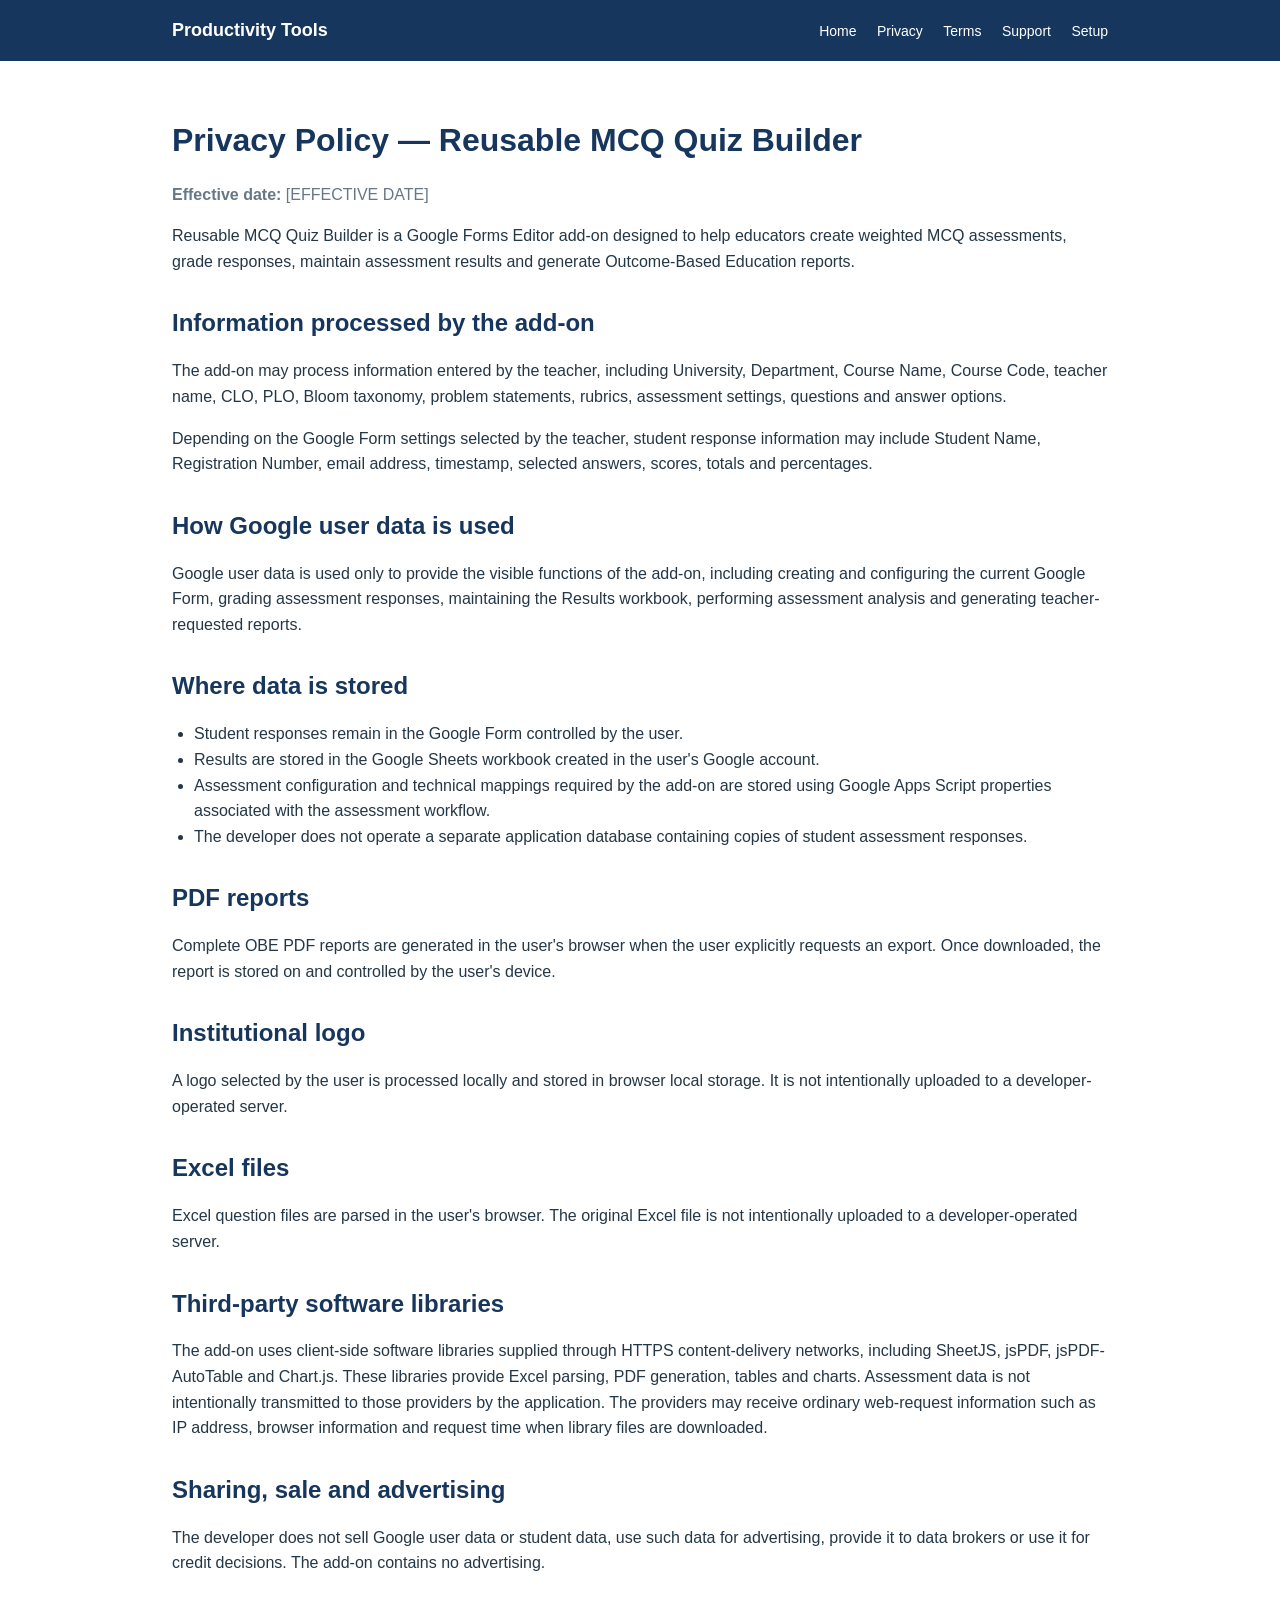
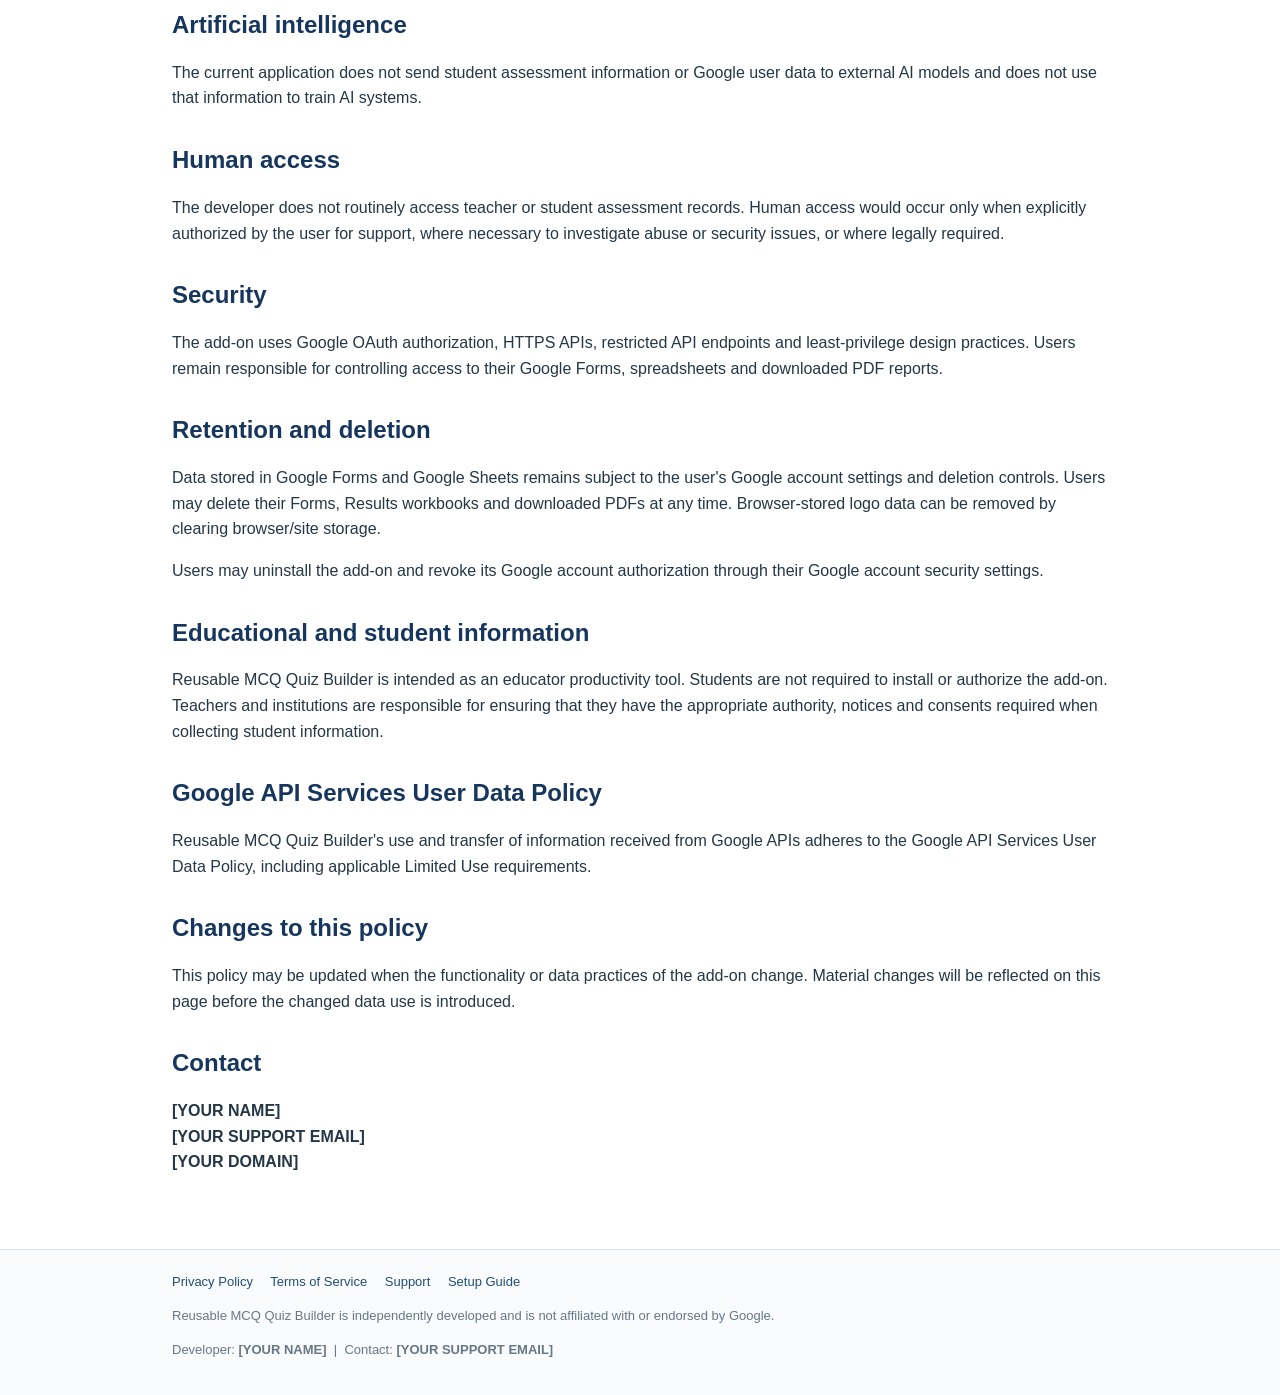
==== privacy.html @ b752f914 "Add files via upload" ====
<!doctype html>
<html lang="en">
<head>
<meta charset="utf-8">
<meta name="viewport" content="width=device-width,initial-scale=1">
<meta name="description" content="Privacy Policy for Reusable MCQ Quiz Builder.">
<title>Privacy Policy | Reusable MCQ Quiz Builder</title>
<link rel="stylesheet" href="style.css">
</head>
<body>
<header><div class="topbar">
<div class="brand">Productivity Tools</div>
<nav aria-label="Primary">
<a href="index.html">Home</a>
<a href="privacy.html">Privacy</a>
<a href="terms.html">Terms</a>
<a href="support.html">Support</a>
<a href="setup.html">Setup</a>
</nav>
</div></header>

<main>
<h1>Privacy Policy — Reusable MCQ Quiz Builder</h1>
<p class="muted"><strong>Effective date:</strong> [EFFECTIVE DATE]</p>
<p>Reusable MCQ Quiz Builder is a Google Forms Editor add-on designed to help educators create weighted MCQ assessments, grade responses, maintain assessment results and generate Outcome-Based Education reports.</p>
<h2>Information processed by the add-on</h2>
<p>The add-on may process information entered by the teacher, including University, Department, Course Name, Course Code, teacher name, CLO, PLO, Bloom taxonomy, problem statements, rubrics, assessment settings, questions and answer options.</p>
<p>Depending on the Google Form settings selected by the teacher, student response information may include Student Name, Registration Number, email address, timestamp, selected answers, scores, totals and percentages.</p>
<h2>How Google user data is used</h2>
<p>Google user data is used only to provide the visible functions of the add-on, including creating and configuring the current Google Form, grading assessment responses, maintaining the Results workbook, performing assessment analysis and generating teacher-requested reports.</p>
<h2>Where data is stored</h2>
<ul><li>Student responses remain in the Google Form controlled by the user.</li><li>Results are stored in the Google Sheets workbook created in the user's Google account.</li><li>Assessment configuration and technical mappings required by the add-on are stored using Google Apps Script properties associated with the assessment workflow.</li><li>The developer does not operate a separate application database containing copies of student assessment responses.</li></ul>
<h2>PDF reports</h2><p>Complete OBE PDF reports are generated in the user's browser when the user explicitly requests an export. Once downloaded, the report is stored on and controlled by the user's device.</p>
<h2>Institutional logo</h2><p>A logo selected by the user is processed locally and stored in browser local storage. It is not intentionally uploaded to a developer-operated server.</p>
<h2>Excel files</h2><p>Excel question files are parsed in the user's browser. The original Excel file is not intentionally uploaded to a developer-operated server.</p>
<h2>Third-party software libraries</h2><p>The add-on uses client-side software libraries supplied through HTTPS content-delivery networks, including SheetJS, jsPDF, jsPDF-AutoTable and Chart.js. These libraries provide Excel parsing, PDF generation, tables and charts. Assessment data is not intentionally transmitted to those providers by the application. The providers may receive ordinary web-request information such as IP address, browser information and request time when library files are downloaded.</p>
<h2>Sharing, sale and advertising</h2><p>The developer does not sell Google user data or student data, use such data for advertising, provide it to data brokers or use it for credit decisions. The add-on contains no advertising.</p>
<h2>Artificial intelligence</h2><p>The current application does not send student assessment information or Google user data to external AI models and does not use that information to train AI systems.</p>
<h2>Human access</h2><p>The developer does not routinely access teacher or student assessment records. Human access would occur only when explicitly authorized by the user for support, where necessary to investigate abuse or security issues, or where legally required.</p>
<h2>Security</h2><p>The add-on uses Google OAuth authorization, HTTPS APIs, restricted API endpoints and least-privilege design practices. Users remain responsible for controlling access to their Google Forms, spreadsheets and downloaded PDF reports.</p>
<h2>Retention and deletion</h2><p>Data stored in Google Forms and Google Sheets remains subject to the user's Google account settings and deletion controls. Users may delete their Forms, Results workbooks and downloaded PDFs at any time. Browser-stored logo data can be removed by clearing browser/site storage.</p>
<p>Users may uninstall the add-on and revoke its Google account authorization through their Google account security settings.</p>
<h2>Educational and student information</h2><p>Reusable MCQ Quiz Builder is intended as an educator productivity tool. Students are not required to install or authorize the add-on. Teachers and institutions are responsible for ensuring that they have the appropriate authority, notices and consents required when collecting student information.</p>
<h2>Google API Services User Data Policy</h2><p>Reusable MCQ Quiz Builder's use and transfer of information received from Google APIs adheres to the Google API Services User Data Policy, including applicable Limited Use requirements.</p>
<h2>Changes to this policy</h2><p>This policy may be updated when the functionality or data practices of the add-on change. Material changes will be reflected on this page before the changed data use is introduced.</p>
<h2>Contact</h2><p><strong>[YOUR NAME]</strong><br><strong>[YOUR SUPPORT EMAIL]</strong><br><strong>[YOUR DOMAIN]</strong></p>
</main>

<footer><div class="footer-inner">
<div class="footer-links">
<a href="privacy.html">Privacy Policy</a>
<a href="terms.html">Terms of Service</a>
<a href="support.html">Support</a>
<a href="setup.html">Setup Guide</a>
</div>
<p>Reusable MCQ Quiz Builder is independently developed and is not affiliated with or endorsed by Google.</p>
<p>Developer: <strong>[YOUR NAME]</strong> &nbsp;|&nbsp; Contact: <strong>[YOUR SUPPORT EMAIL]</strong></p>
</div></footer>
</body></html>
---- style.css ----
:root{--navy:#17365d;--blue:#1f4e78;--green:#38761d;--ink:#243746;--muted:#667788;--line:#d9e1e8;--soft:#f5f8fa;--white:#fff;--max:980px}
*{box-sizing:border-box}html{scroll-behavior:smooth}
body{margin:0;font-family:Arial,Helvetica,sans-serif;color:var(--ink);background:var(--white);line-height:1.6}
a{color:var(--blue);text-decoration:none}a:hover{text-decoration:underline}
header{background:var(--navy);color:var(--white)}
.topbar{max-width:var(--max);margin:0 auto;padding:16px 22px;display:flex;align-items:center;justify-content:space-between;gap:20px}
.brand{font-size:18px;font-weight:700}nav a{color:#fff;margin-left:16px;font-size:14px}
.hero{background:linear-gradient(180deg,#eef5fb 0%,#fff 100%);border-bottom:1px solid var(--line)}
.hero-inner{max-width:var(--max);margin:0 auto;padding:64px 22px 52px}.hero h1{margin:0 0 14px;color:var(--navy);font-size:38px;line-height:1.15}
.hero p{max-width:760px;margin:0;font-size:18px;color:#405466}
.badges{margin-top:20px;display:flex;flex-wrap:wrap;gap:8px}.badge{background:#eaf2f8;color:var(--navy);border:1px solid #cfdce8;padding:5px 9px;border-radius:999px;font-size:13px;font-weight:700}
main{max-width:var(--max);margin:0 auto;padding:38px 22px 58px}h1,h2,h3{color:var(--navy);line-height:1.25}h2{margin-top:34px}h3{margin-top:24px}
.card-grid{display:grid;grid-template-columns:repeat(auto-fit,minmax(230px,1fr));gap:16px;margin:24px 0}
.card{border:1px solid var(--line);border-radius:8px;padding:18px;background:#fff}.card h3{margin-top:0;font-size:17px}
.notice{background:#f4f8f1;border-left:4px solid var(--green);padding:14px 16px;margin:20px 0}.muted{color:var(--muted)}
.btn{display:inline-block;background:var(--blue);color:#fff;padding:10px 14px;border-radius:6px;font-weight:700;margin:8px 8px 0 0}.btn:hover{text-decoration:none;background:#173f62}
table{width:100%;border-collapse:collapse;margin:18px 0}th,td{border:1px solid var(--line);padding:9px 10px;text-align:left;vertical-align:top}th{background:var(--soft);color:var(--navy)}
footer{border-top:1px solid var(--line);background:#fafbfc}.footer-inner{max-width:var(--max);margin:0 auto;padding:22px;font-size:13px;color:var(--muted)}.footer-links a{margin-right:14px}
ul,ol{padding-left:22px}
@media(max-width:700px){.topbar{display:block}nav{margin-top:10px}nav a{margin:0 12px 0 0}.hero h1{font-size:30px}}
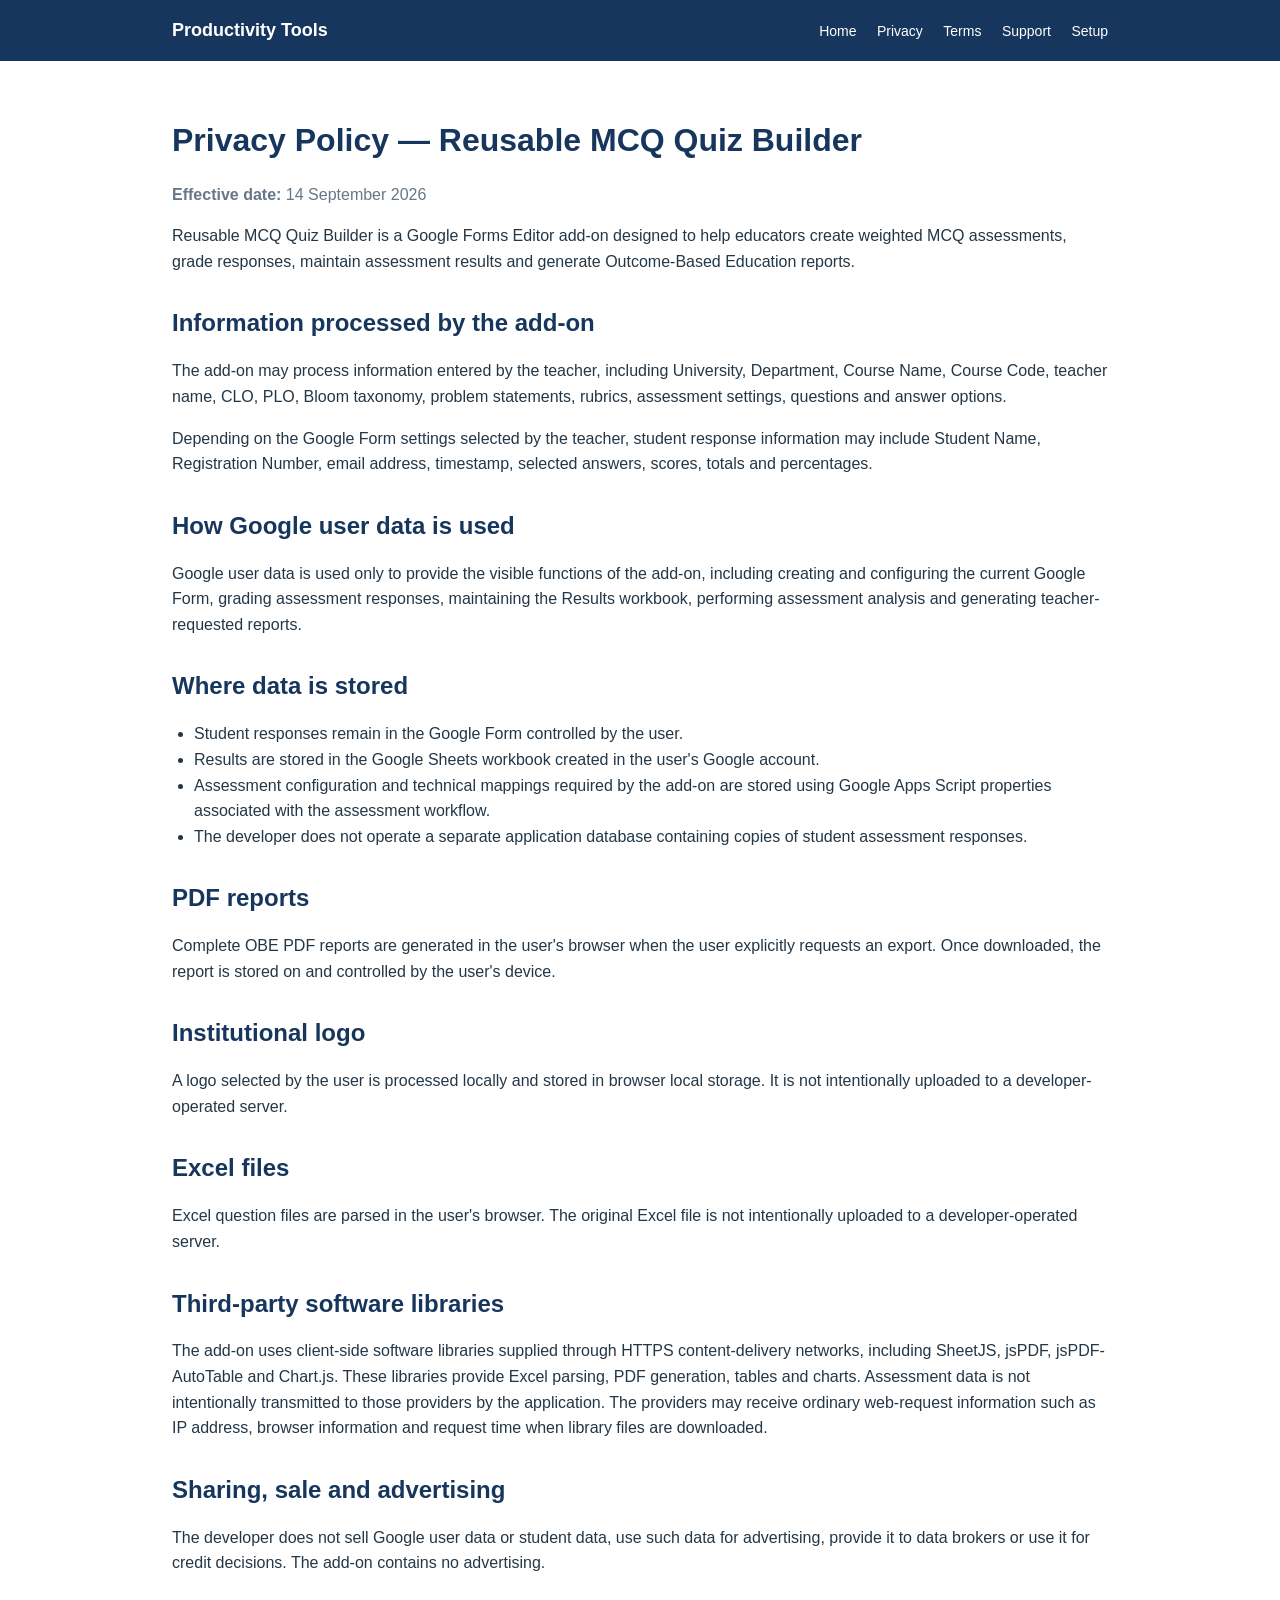
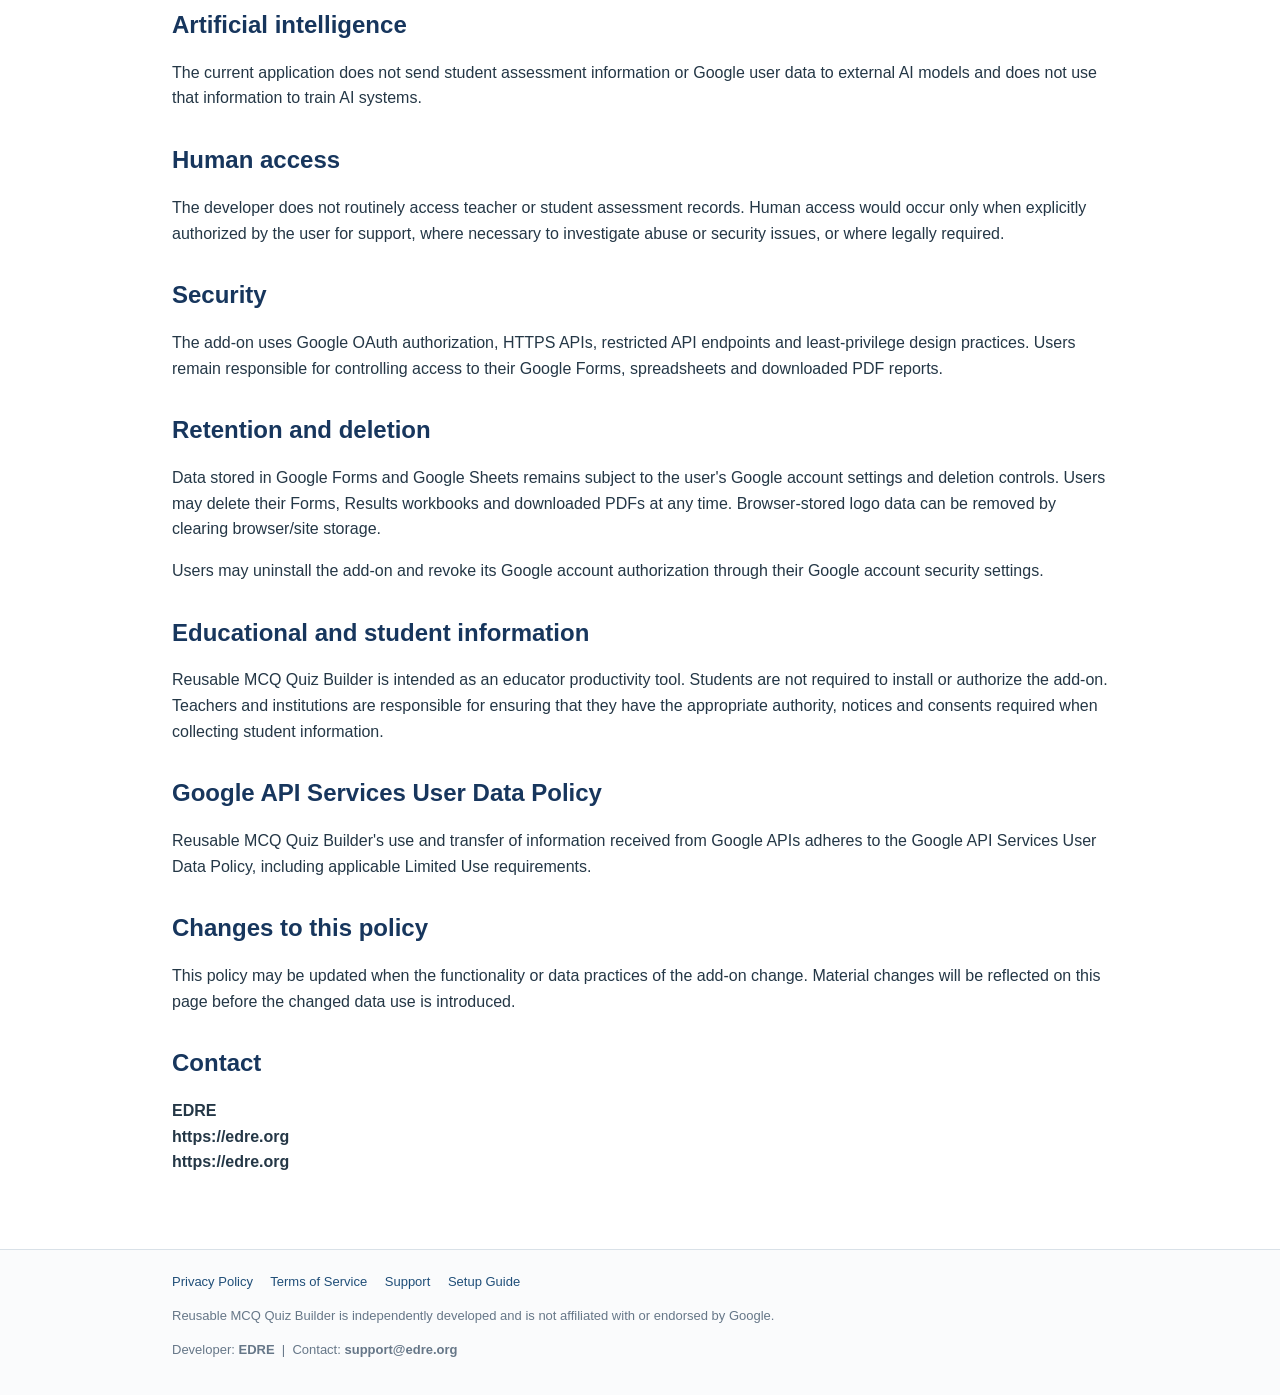
==== commit e6c9e58d: "Add files via upload" ====
--- a/privacy.html
+++ b/privacy.html
@@ -21,7 +21,7 @@
 
 <main>
 <h1>Privacy Policy — Reusable MCQ Quiz Builder</h1>
-<p class="muted"><strong>Effective date:</strong> [EFFECTIVE DATE]</p>
+<p class="muted"><strong>Effective date:</strong> 14 September 2026</p>
 <p>Reusable MCQ Quiz Builder is a Google Forms Editor add-on designed to help educators create weighted MCQ assessments, grade responses, maintain assessment results and generate Outcome-Based Education reports.</p>
 <h2>Information processed by the add-on</h2>
 <p>The add-on may process information entered by the teacher, including University, Department, Course Name, Course Code, teacher name, CLO, PLO, Bloom taxonomy, problem statements, rubrics, assessment settings, questions and answer options.</p>
@@ -43,7 +43,7 @@
 <h2>Educational and student information</h2><p>Reusable MCQ Quiz Builder is intended as an educator productivity tool. Students are not required to install or authorize the add-on. Teachers and institutions are responsible for ensuring that they have the appropriate authority, notices and consents required when collecting student information.</p>
 <h2>Google API Services User Data Policy</h2><p>Reusable MCQ Quiz Builder's use and transfer of information received from Google APIs adheres to the Google API Services User Data Policy, including applicable Limited Use requirements.</p>
 <h2>Changes to this policy</h2><p>This policy may be updated when the functionality or data practices of the add-on change. Material changes will be reflected on this page before the changed data use is introduced.</p>
-<h2>Contact</h2><p><strong>[YOUR NAME]</strong><br><strong>[YOUR SUPPORT EMAIL]</strong><br><strong>[YOUR DOMAIN]</strong></p>
+<h2>Contact</h2><p><strong>EDRE</strong><br><strong>https://edre.org</strong><br><strong>https://edre.org</strong></p>
 </main>
 
 <footer><div class="footer-inner">
@@ -54,6 +54,6 @@
 <a href="setup.html">Setup Guide</a>
 </div>
 <p>Reusable MCQ Quiz Builder is independently developed and is not affiliated with or endorsed by Google.</p>
-<p>Developer: <strong>[YOUR NAME]</strong> &nbsp;|&nbsp; Contact: <strong>[YOUR SUPPORT EMAIL]</strong></p>
+<p>Developer: <strong>EDRE</strong> &nbsp;|&nbsp; Contact: <strong>support@edre.org</strong></p>
 </div></footer>
 </body></html>
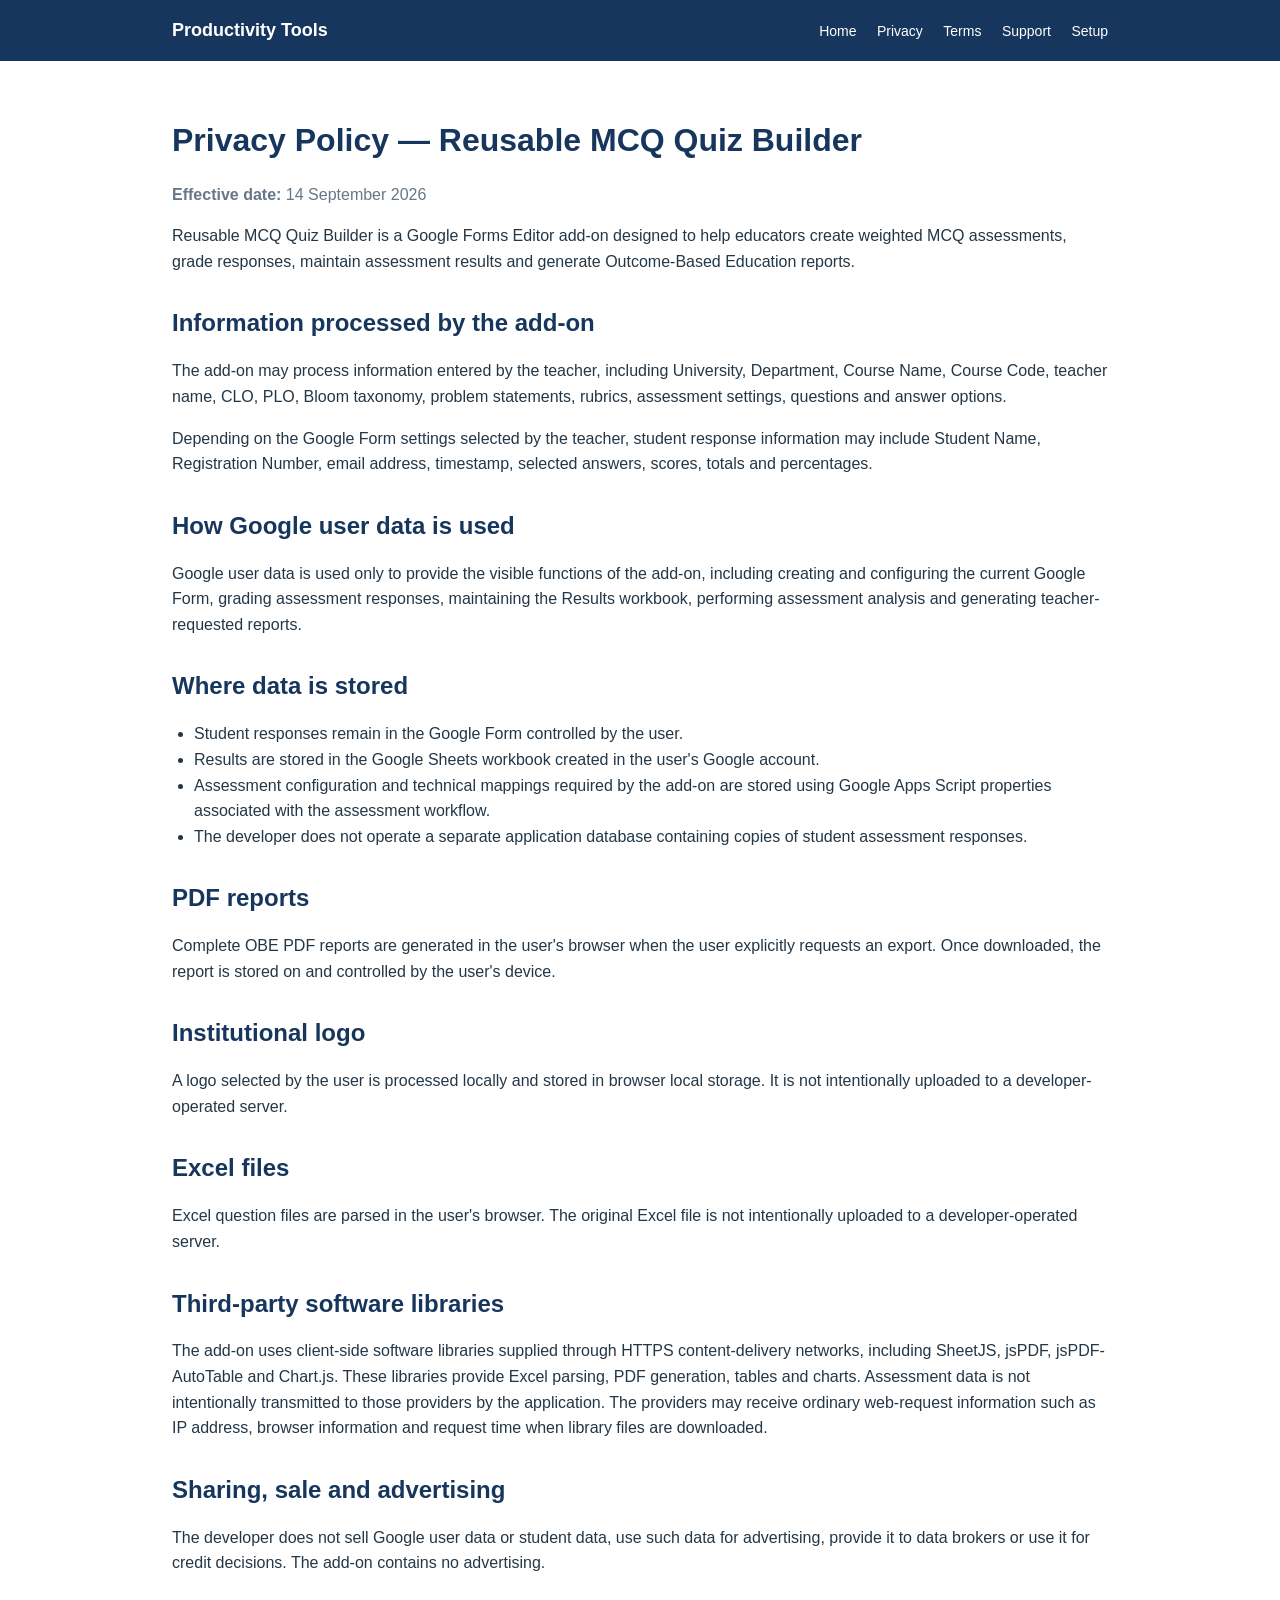
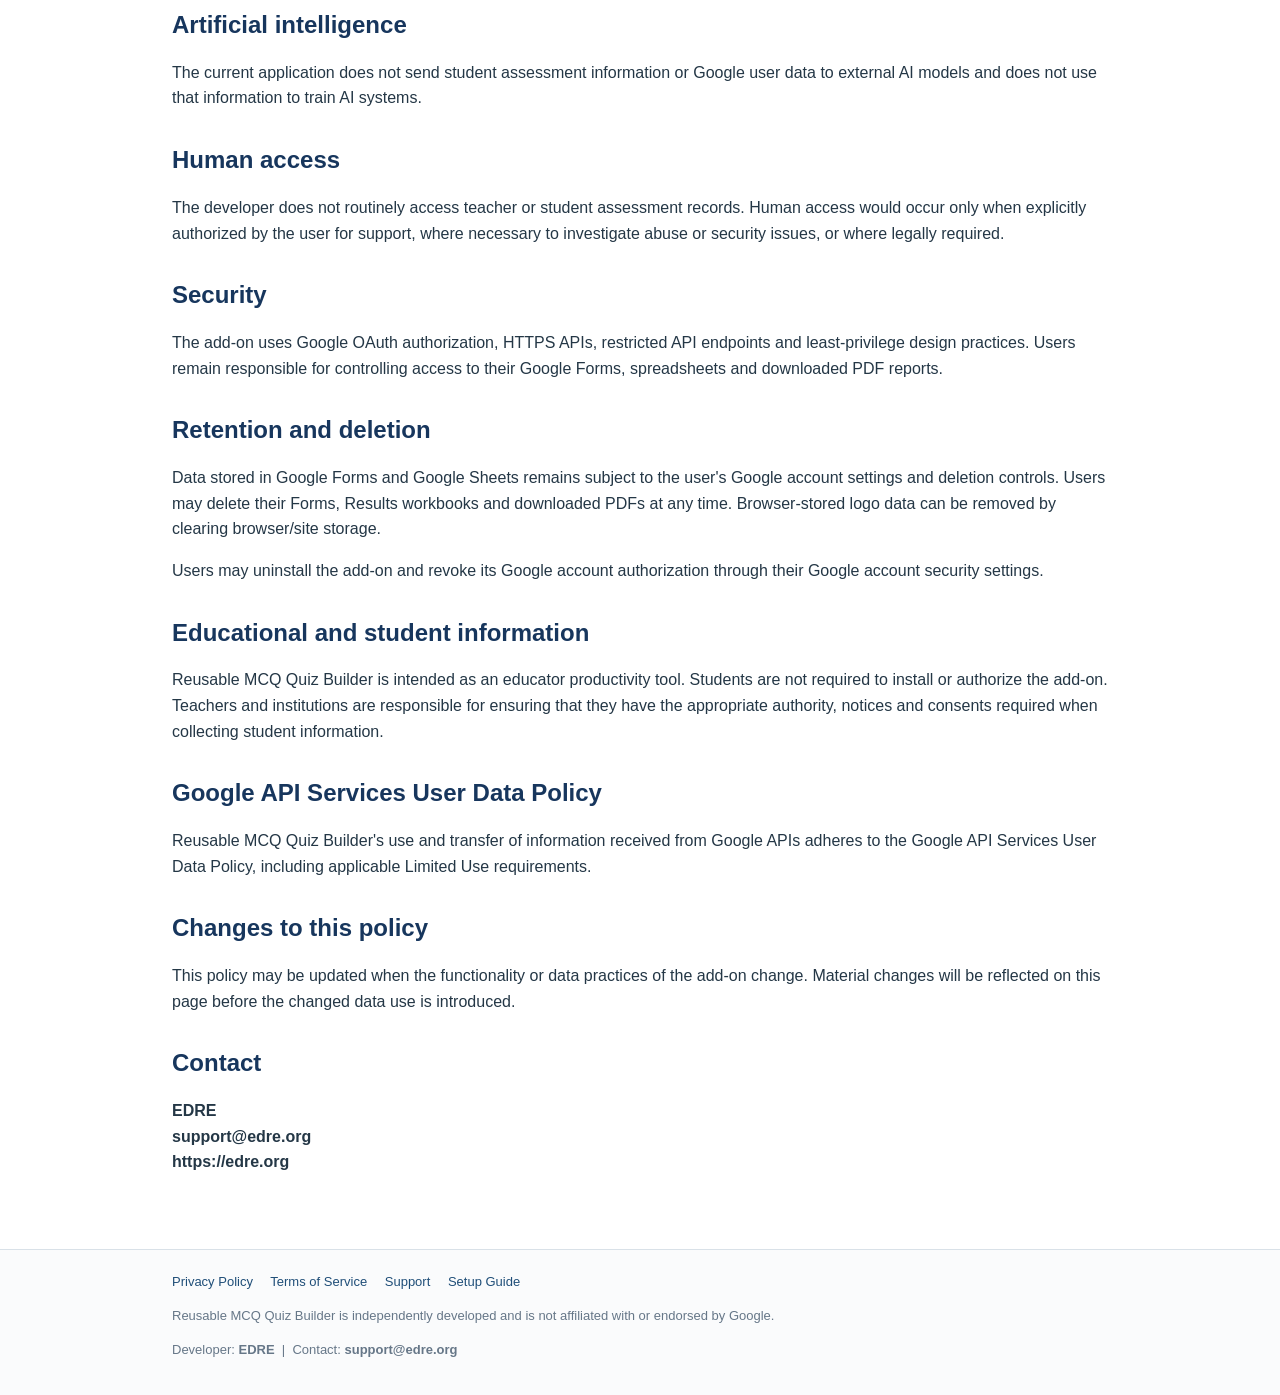
==== commit 9559aca8: "Add files via upload" ====
--- a/privacy.html
+++ b/privacy.html
@@ -43,7 +43,7 @@
 <h2>Educational and student information</h2><p>Reusable MCQ Quiz Builder is intended as an educator productivity tool. Students are not required to install or authorize the add-on. Teachers and institutions are responsible for ensuring that they have the appropriate authority, notices and consents required when collecting student information.</p>
 <h2>Google API Services User Data Policy</h2><p>Reusable MCQ Quiz Builder's use and transfer of information received from Google APIs adheres to the Google API Services User Data Policy, including applicable Limited Use requirements.</p>
 <h2>Changes to this policy</h2><p>This policy may be updated when the functionality or data practices of the add-on change. Material changes will be reflected on this page before the changed data use is introduced.</p>
-<h2>Contact</h2><p><strong>EDRE</strong><br><strong>https://edre.org</strong><br><strong>https://edre.org</strong></p>
+<h2>Contact</h2><p><strong>EDRE</strong><br><strong>support@edre.org</strong><br><strong>https://edre.org</strong></p>
 </main>
 
 <footer><div class="footer-inner">
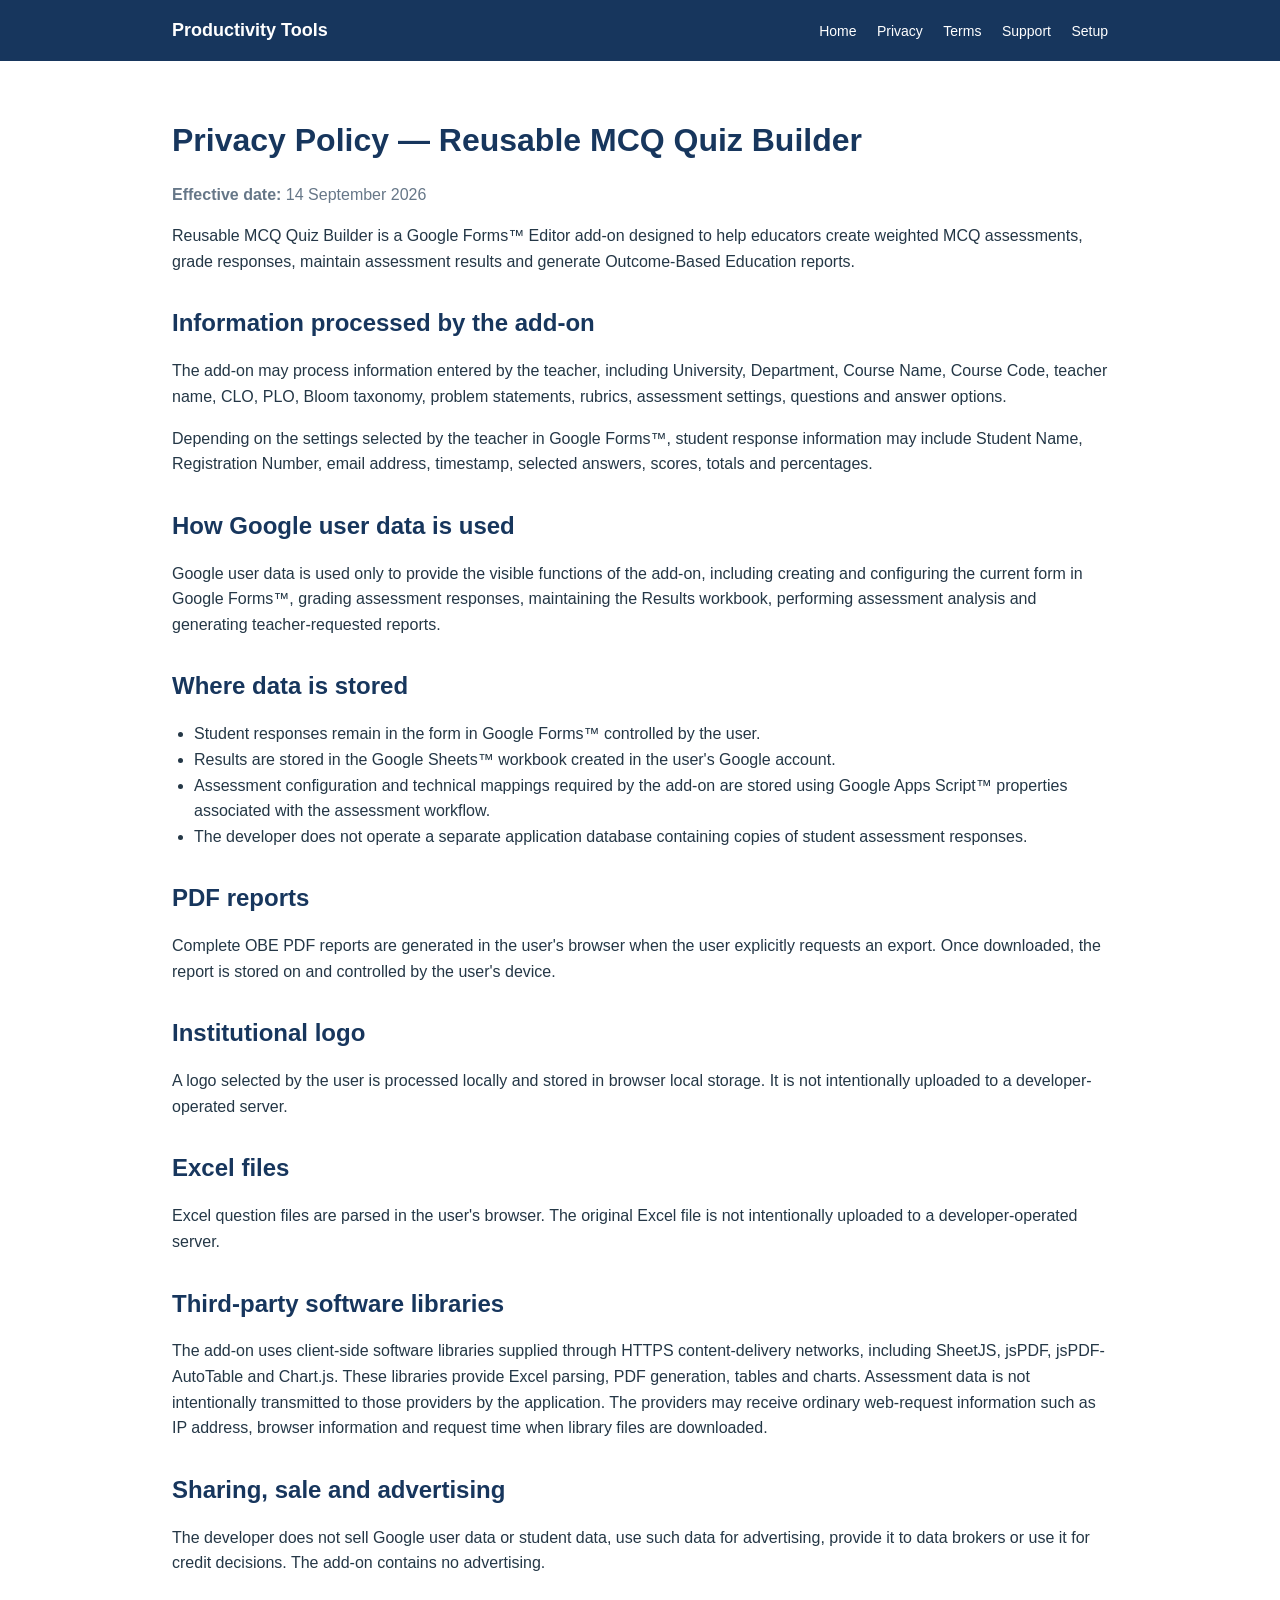
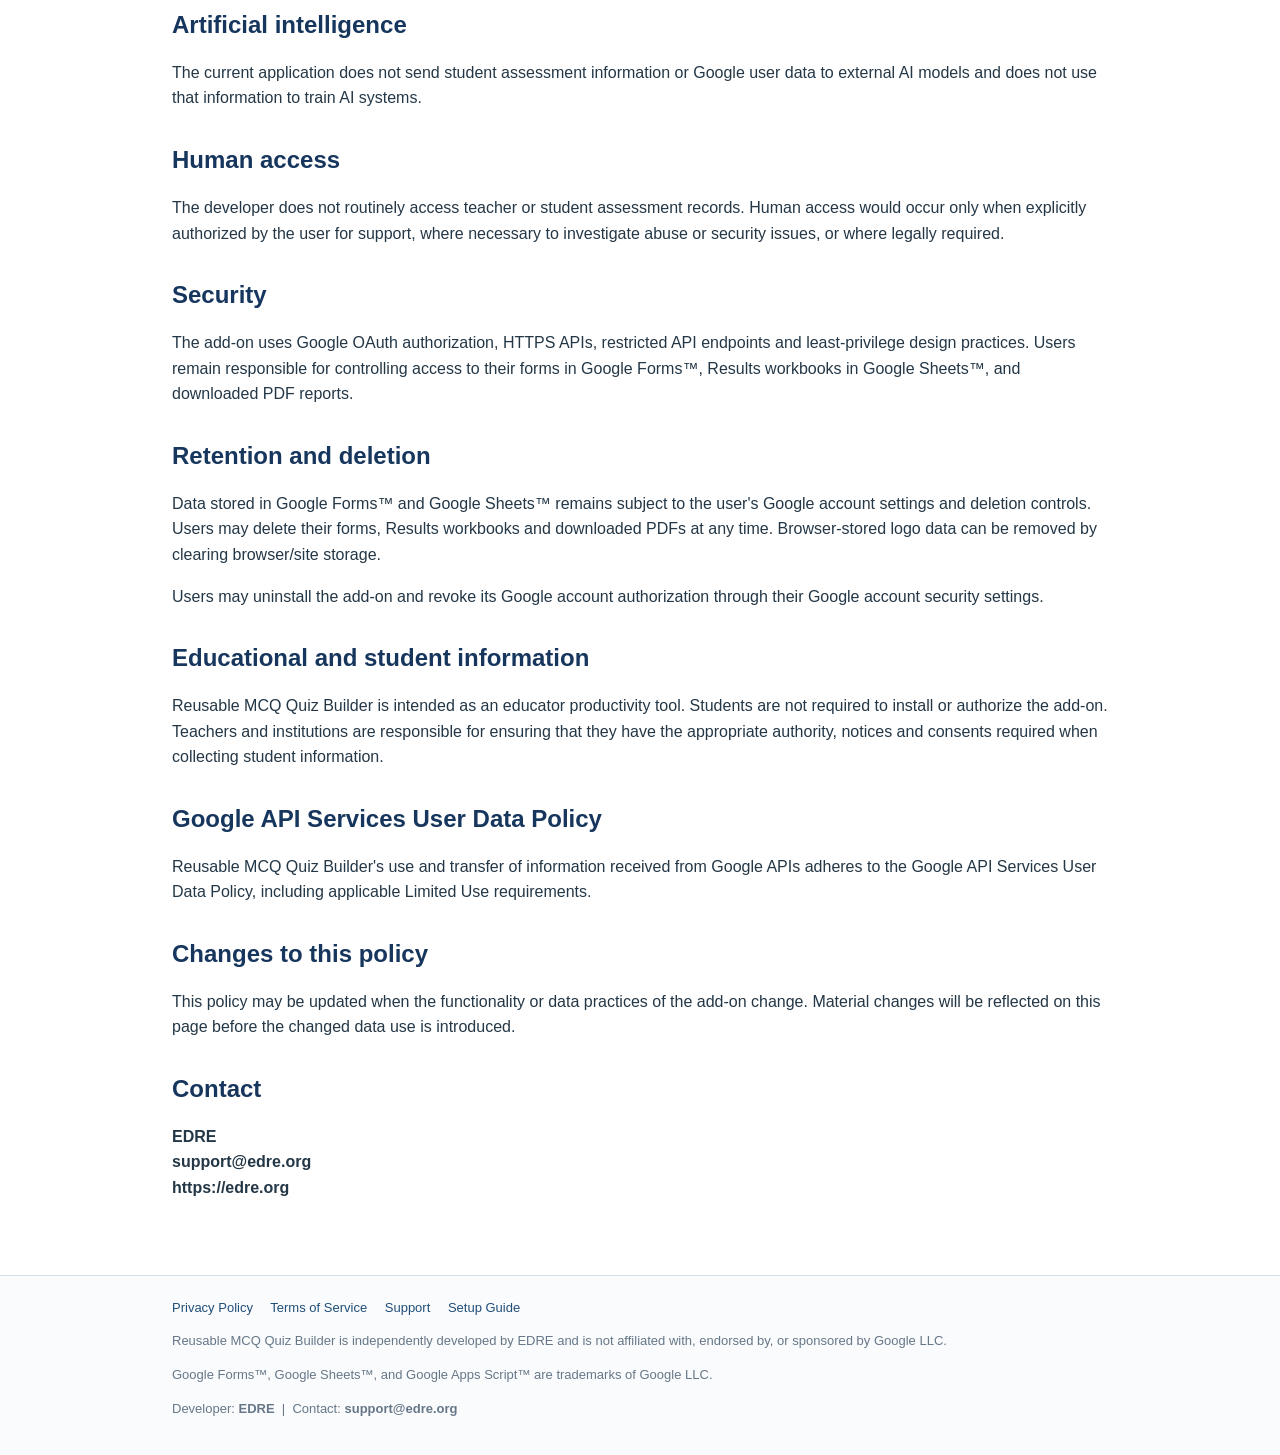
==== commit a22fe7ac: "Update privacy.html" ====
--- a/privacy.html
+++ b/privacy.html
@@ -7,9 +7,13 @@
 <title>Privacy Policy | Reusable MCQ Quiz Builder</title>
 <link rel="stylesheet" href="style.css">
 </head>
+
 <body>
-<header><div class="topbar">
+
+<header>
+<div class="topbar">
 <div class="brand">Productivity Tools</div>
+
 <nav aria-label="Primary">
 <a href="index.html">Home</a>
 <a href="privacy.html">Privacy</a>
@@ -17,43 +21,158 @@
 <a href="support.html">Support</a>
 <a href="setup.html">Setup</a>
 </nav>
-</div></header>
+</div>
+</header>
 
 <main>
+
 <h1>Privacy Policy — Reusable MCQ Quiz Builder</h1>
-<p class="muted"><strong>Effective date:</strong> 14 September 2026</p>
-<p>Reusable MCQ Quiz Builder is a Google Forms Editor add-on designed to help educators create weighted MCQ assessments, grade responses, maintain assessment results and generate Outcome-Based Education reports.</p>
+
+<p class="muted">
+<strong>Effective date:</strong> 14 September 2026
+</p>
+
+<p>
+Reusable MCQ Quiz Builder is a Google Forms™ Editor add-on designed to help educators create weighted MCQ assessments, grade responses, maintain assessment results and generate Outcome-Based Education reports.
+</p>
+
 <h2>Information processed by the add-on</h2>
-<p>The add-on may process information entered by the teacher, including University, Department, Course Name, Course Code, teacher name, CLO, PLO, Bloom taxonomy, problem statements, rubrics, assessment settings, questions and answer options.</p>
-<p>Depending on the Google Form settings selected by the teacher, student response information may include Student Name, Registration Number, email address, timestamp, selected answers, scores, totals and percentages.</p>
+
+<p>
+The add-on may process information entered by the teacher, including University, Department, Course Name, Course Code, teacher name, CLO, PLO, Bloom taxonomy, problem statements, rubrics, assessment settings, questions and answer options.
+</p>
+
+<p>
+Depending on the settings selected by the teacher in Google Forms™, student response information may include Student Name, Registration Number, email address, timestamp, selected answers, scores, totals and percentages.
+</p>
+
 <h2>How Google user data is used</h2>
-<p>Google user data is used only to provide the visible functions of the add-on, including creating and configuring the current Google Form, grading assessment responses, maintaining the Results workbook, performing assessment analysis and generating teacher-requested reports.</p>
+
+<p>
+Google user data is used only to provide the visible functions of the add-on, including creating and configuring the current form in Google Forms™, grading assessment responses, maintaining the Results workbook, performing assessment analysis and generating teacher-requested reports.
+</p>
+
 <h2>Where data is stored</h2>
-<ul><li>Student responses remain in the Google Form controlled by the user.</li><li>Results are stored in the Google Sheets workbook created in the user's Google account.</li><li>Assessment configuration and technical mappings required by the add-on are stored using Google Apps Script properties associated with the assessment workflow.</li><li>The developer does not operate a separate application database containing copies of student assessment responses.</li></ul>
-<h2>PDF reports</h2><p>Complete OBE PDF reports are generated in the user's browser when the user explicitly requests an export. Once downloaded, the report is stored on and controlled by the user's device.</p>
-<h2>Institutional logo</h2><p>A logo selected by the user is processed locally and stored in browser local storage. It is not intentionally uploaded to a developer-operated server.</p>
-<h2>Excel files</h2><p>Excel question files are parsed in the user's browser. The original Excel file is not intentionally uploaded to a developer-operated server.</p>
-<h2>Third-party software libraries</h2><p>The add-on uses client-side software libraries supplied through HTTPS content-delivery networks, including SheetJS, jsPDF, jsPDF-AutoTable and Chart.js. These libraries provide Excel parsing, PDF generation, tables and charts. Assessment data is not intentionally transmitted to those providers by the application. The providers may receive ordinary web-request information such as IP address, browser information and request time when library files are downloaded.</p>
-<h2>Sharing, sale and advertising</h2><p>The developer does not sell Google user data or student data, use such data for advertising, provide it to data brokers or use it for credit decisions. The add-on contains no advertising.</p>
-<h2>Artificial intelligence</h2><p>The current application does not send student assessment information or Google user data to external AI models and does not use that information to train AI systems.</p>
-<h2>Human access</h2><p>The developer does not routinely access teacher or student assessment records. Human access would occur only when explicitly authorized by the user for support, where necessary to investigate abuse or security issues, or where legally required.</p>
-<h2>Security</h2><p>The add-on uses Google OAuth authorization, HTTPS APIs, restricted API endpoints and least-privilege design practices. Users remain responsible for controlling access to their Google Forms, spreadsheets and downloaded PDF reports.</p>
-<h2>Retention and deletion</h2><p>Data stored in Google Forms and Google Sheets remains subject to the user's Google account settings and deletion controls. Users may delete their Forms, Results workbooks and downloaded PDFs at any time. Browser-stored logo data can be removed by clearing browser/site storage.</p>
-<p>Users may uninstall the add-on and revoke its Google account authorization through their Google account security settings.</p>
-<h2>Educational and student information</h2><p>Reusable MCQ Quiz Builder is intended as an educator productivity tool. Students are not required to install or authorize the add-on. Teachers and institutions are responsible for ensuring that they have the appropriate authority, notices and consents required when collecting student information.</p>
-<h2>Google API Services User Data Policy</h2><p>Reusable MCQ Quiz Builder's use and transfer of information received from Google APIs adheres to the Google API Services User Data Policy, including applicable Limited Use requirements.</p>
-<h2>Changes to this policy</h2><p>This policy may be updated when the functionality or data practices of the add-on change. Material changes will be reflected on this page before the changed data use is introduced.</p>
-<h2>Contact</h2><p><strong>EDRE</strong><br><strong>support@edre.org</strong><br><strong>https://edre.org</strong></p>
+
+<ul>
+<li>Student responses remain in the form in Google Forms™ controlled by the user.</li>
+<li>Results are stored in the Google Sheets™ workbook created in the user's Google account.</li>
+<li>Assessment configuration and technical mappings required by the add-on are stored using Google Apps Script™ properties associated with the assessment workflow.</li>
+<li>The developer does not operate a separate application database containing copies of student assessment responses.</li>
+</ul>
+
+<h2>PDF reports</h2>
+
+<p>
+Complete OBE PDF reports are generated in the user's browser when the user explicitly requests an export. Once downloaded, the report is stored on and controlled by the user's device.
+</p>
+
+<h2>Institutional logo</h2>
+
+<p>
+A logo selected by the user is processed locally and stored in browser local storage. It is not intentionally uploaded to a developer-operated server.
+</p>
+
+<h2>Excel files</h2>
+
+<p>
+Excel question files are parsed in the user's browser. The original Excel file is not intentionally uploaded to a developer-operated server.
+</p>
+
+<h2>Third-party software libraries</h2>
+
+<p>
+The add-on uses client-side software libraries supplied through HTTPS content-delivery networks, including SheetJS, jsPDF, jsPDF-AutoTable and Chart.js. These libraries provide Excel parsing, PDF generation, tables and charts. Assessment data is not intentionally transmitted to those providers by the application. The providers may receive ordinary web-request information such as IP address, browser information and request time when library files are downloaded.
+</p>
+
+<h2>Sharing, sale and advertising</h2>
+
+<p>
+The developer does not sell Google user data or student data, use such data for advertising, provide it to data brokers or use it for credit decisions. The add-on contains no advertising.
+</p>
+
+<h2>Artificial intelligence</h2>
+
+<p>
+The current application does not send student assessment information or Google user data to external AI models and does not use that information to train AI systems.
+</p>
+
+<h2>Human access</h2>
+
+<p>
+The developer does not routinely access teacher or student assessment records. Human access would occur only when explicitly authorized by the user for support, where necessary to investigate abuse or security issues, or where legally required.
+</p>
+
+<h2>Security</h2>
+
+<p>
+The add-on uses Google OAuth authorization, HTTPS APIs, restricted API endpoints and least-privilege design practices. Users remain responsible for controlling access to their forms in Google Forms™, Results workbooks in Google Sheets™, and downloaded PDF reports.
+</p>
+
+<h2>Retention and deletion</h2>
+
+<p>
+Data stored in Google Forms™ and Google Sheets™ remains subject to the user's Google account settings and deletion controls. Users may delete their forms, Results workbooks and downloaded PDFs at any time. Browser-stored logo data can be removed by clearing browser/site storage.
+</p>
+
+<p>
+Users may uninstall the add-on and revoke its Google account authorization through their Google account security settings.
+</p>
+
+<h2>Educational and student information</h2>
+
+<p>
+Reusable MCQ Quiz Builder is intended as an educator productivity tool. Students are not required to install or authorize the add-on. Teachers and institutions are responsible for ensuring that they have the appropriate authority, notices and consents required when collecting student information.
+</p>
+
+<h2>Google API Services User Data Policy</h2>
+
+<p>
+Reusable MCQ Quiz Builder's use and transfer of information received from Google APIs adheres to the Google API Services User Data Policy, including applicable Limited Use requirements.
+</p>
+
+<h2>Changes to this policy</h2>
+
+<p>
+This policy may be updated when the functionality or data practices of the add-on change. Material changes will be reflected on this page before the changed data use is introduced.
+</p>
+
+<h2>Contact</h2>
+
+<p>
+<strong>EDRE</strong><br>
+<strong>support@edre.org</strong><br>
+<strong>https://edre.org</strong>
+</p>
+
 </main>
 
-<footer><div class="footer-inner">
+<footer>
+<div class="footer-inner">
+
 <div class="footer-links">
 <a href="privacy.html">Privacy Policy</a>
 <a href="terms.html">Terms of Service</a>
 <a href="support.html">Support</a>
 <a href="setup.html">Setup Guide</a>
 </div>
-<p>Reusable MCQ Quiz Builder is independently developed and is not affiliated with or endorsed by Google.</p>
-<p>Developer: <strong>EDRE</strong> &nbsp;|&nbsp; Contact: <strong>support@edre.org</strong></p>
-</div></footer>
-</body></html>
+
+<p>
+Reusable MCQ Quiz Builder is independently developed by EDRE and is not affiliated with, endorsed by, or sponsored by Google LLC.
+</p>
+
+<p>
+Google Forms™, Google Sheets™, and Google Apps Script™ are trademarks of Google LLC.
+</p>
+
+<p>
+Developer: <strong>EDRE</strong>
+&nbsp;|&nbsp;
+Contact: <strong>support@edre.org</strong>
+</p>
+
+</div>
+</footer>
+
+</body>
+</html>
